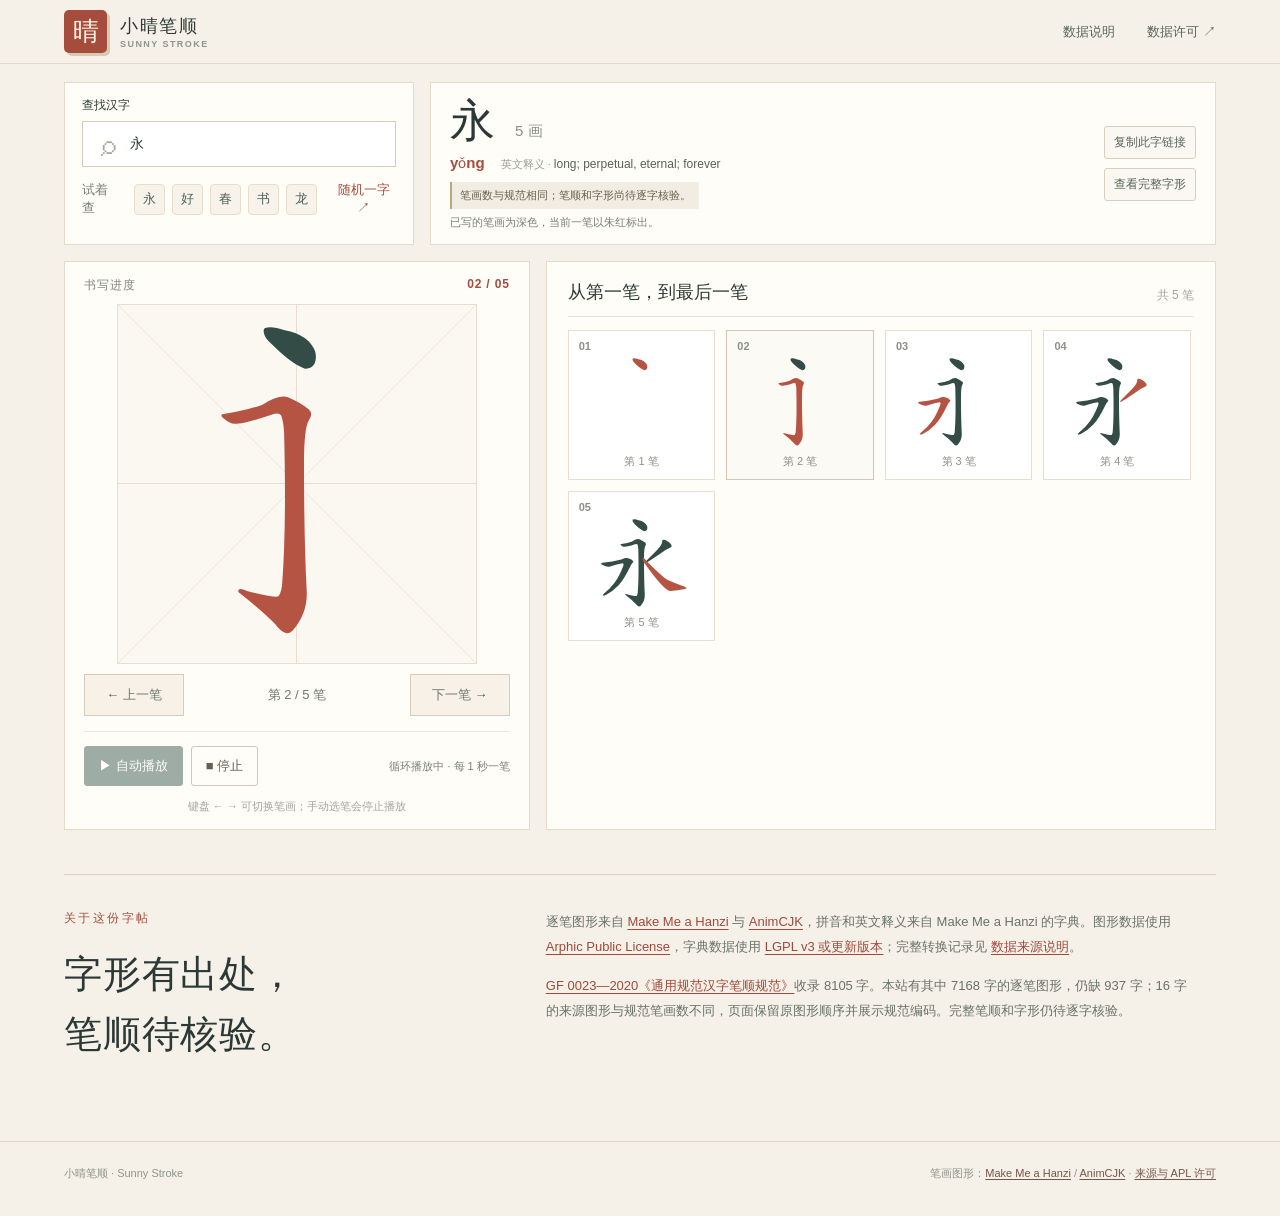
==== docs/index.html @ 45b9f970 "Release Sunny Stroke" ====
<!doctype html>
<html lang="zh-CN">
<head>
  <meta charset="utf-8">
  <meta name="viewport" content="width=device-width, initial-scale=1">
  <meta name="theme-color" content="#f6f1e8">
  <meta name="description" content="小晴笔顺 Sunny Stroke：检索汉字笔画，逐笔查看字形与书写顺序。">
  <title>小晴笔顺 · Sunny Stroke</title>
  <link rel="icon" href="data:image/svg+xml,%3Csvg xmlns='http://www.w3.org/2000/svg' viewBox='0 0 64 64'%3E%3Crect width='64' height='64' rx='13' fill='%232b3936'/%3E%3Ctext x='32' y='45' text-anchor='middle' font-size='42' fill='%23f9f3e9'%3E晴%3C/text%3E%3C/svg%3E">
  <link rel="stylesheet" href="./styles.css">
  <script src="./data/index.js" defer></script>
  <script src="./data/dictionary.js" defer></script>
  <script src="./data/audit-status.js" defer></script>
  <script src="./app.js" defer></script>
</head>
<body>
  <header class="masthead">
    <a class="brand" href="./" aria-label="小晴笔顺首页"><span class="brand-seal" aria-hidden="true">晴</span><span><strong>小晴笔顺</strong><small>SUNNY STROKE</small></span></a>
    <nav><a href="#about">数据说明</a><a href="./ARPHICPL.TXT" target="_blank" rel="noopener">数据许可 ↗</a></nav>
  </header>

  <main class="page">
    <h1 class="sr-only">小晴笔顺 · 汉字笔顺查询</h1>
    <div class="workspace-head">
    <section class="lookup" aria-label="汉字检索">
      <form id="search-form" role="search"><label for="query">查找汉字</label><div class="search-line"><span class="search-icon" aria-hidden="true">⌕</span><input id="query" type="search" autocomplete="off" enterkeyhint="search" placeholder="输入汉字，即时查看" maxlength="80"></div></form>
      <div class="quick-row"><span>试着查</span><div id="examples" class="chip-list"><button type="button" data-char="永">永</button><button type="button" data-char="好">好</button><button type="button" data-char="春">春</button><button type="button" data-char="书">书</button><button type="button" data-char="龙">龙</button></div><button id="random" class="random" type="button">随机一字 ↗</button></div>
      <div id="matches" class="matches" hidden><div class="matches-heading"><strong>选择一个字</strong><span id="matches-count"></span></div><div id="matches-list" class="matches-list"></div></div>
      <p id="search-message" class="search-message" role="status" aria-live="polite"></p>
    </section>
    <div id="selected-summary" class="selected-summary" hidden>
      <div class="viewer-heading"><div><h2 id="character-title"><span id="character">永</span><span id="stroke-count" class="stroke-count">5 画</span></h2><div class="dictionary-note"><span id="pinyin" class="pinyin"></span><span id="definition" class="definition"></span></div><p id="review-status" class="review-status"></p><div id="standard-code" class="standard-code" hidden><strong>规范笔顺序号</strong><span id="standard-digits"></span><small>1 横 · 2 竖 · 3 撇 · 4 点 · 5 折。序号表示笔形类别，具体字形请以规范原图为准。</small></div><p id="viewer-subtitle" class="viewer-subtitle">已写的笔画为深色，当前一笔以朱红标出。</p></div><div class="viewer-actions"><button id="copy-link" type="button">复制此字链接</button><button id="show-all" type="button">查看完整字形</button></div></div>
    </div>
    </div>

    <section id="viewer" class="viewer" aria-labelledby="character-title" data-mobile-view="stage" hidden>
      <div class="view-tabs" role="tablist" aria-label="笔画查看方式"><button id="tab-stage" type="button" role="tab" aria-controls="stage-panel" aria-selected="true">大字逐笔</button><button id="tab-sequence" type="button" role="tab" aria-controls="sequence-panel" aria-selected="false">全部步骤</button></div>
      <div class="viewer-grid"><div id="stage-panel" class="canvas-panel" data-view="stage" role="tabpanel" aria-labelledby="tab-stage"><div class="canvas-topline"><span>书写进度</span><span id="progress-text">01 / 05</span></div><div id="stage" class="stage" role="img"></div><div class="controls"><button id="previous" type="button" aria-label="上一笔">← <span>上一笔</span></button><span id="step-label" aria-live="polite"></span><button id="next" type="button" aria-label="下一笔"><span>下一笔</span> →</button></div><div class="playback"><button id="play" class="play-button" type="button" aria-label="从第一笔开始自动循环播放，每秒一笔">▶ 自动播放</button><button id="stop" class="stop-button" type="button" disabled>■ 停止</button><span id="playback-status" class="playback-status" role="status" aria-live="polite">每 1 秒一笔，末笔后循环</span></div><div class="keyboard-note">键盘 ← → 可切换笔画；手动选笔会停止播放</div></div><div id="sequence-panel" class="sequence-panel" data-view="sequence" role="tabpanel" aria-labelledby="tab-sequence"><div class="sequence-heading"><div><h3>从第一笔，到最后一笔</h3></div><span id="sequence-total"></span></div><div id="sequence" class="sequence"></div></div></div>
    </section>

    <section id="about" class="about"><div><p class="section-index">关于这份字帖</p><h2>字形有出处，<br>笔顺待核验。</h2></div><div class="about-copy"><p>逐笔图形来自 <a href="https://github.com/skishore/makemeahanzi" target="_blank" rel="noopener">Make Me a Hanzi</a> 与 <a href="https://github.com/parsimonhi/animCJK" target="_blank" rel="noopener">AnimCJK</a>，拼音和英文释义来自 Make Me a Hanzi 的字典。图形数据使用 <a href="./ARPHICPL.TXT">Arphic Public License</a>，字典数据使用 <a href="./LGPL.txt">LGPL v3 或更新版本</a>；完整转换记录见 <a href="./data-sources.html">数据来源说明</a>。</p><p><a href="https://www.moe.gov.cn/jyb_sjzl/ziliao/A19/202103/t20210318_520473.html" target="_blank" rel="noopener">GF 0023—2020《通用规范汉字笔顺规范》</a>收录 8105 字。本站有其中 7168 字的逐笔图形，仍缺 937 字；16 字的来源图形与规范笔画数不同，页面保留原图形顺序并展示规范编码。完整笔顺和字形仍待逐字核验。</p></div></section>
  </main>
  <footer><span>小晴笔顺 · Sunny Stroke</span><span>笔画图形：<a href="https://github.com/skishore/makemeahanzi" target="_blank" rel="noopener">Make Me a Hanzi</a> / <a href="https://github.com/parsimonhi/animCJK" target="_blank" rel="noopener">AnimCJK</a> · <a href="./data-sources.html">来源与 APL 许可</a></span></footer>
</body>
</html>
---- docs/styles.css ----
:root{font-family:-apple-system,BlinkMacSystemFont,"PingFang SC","Microsoft YaHei",sans-serif;color:#2b3936;background:#f6f1e8;font-synthesis:none}
*{box-sizing:border-box}html{scroll-behavior:smooth}body{margin:0;min-width:320px}button,input{font:inherit}button{cursor:pointer}a{color:inherit}button:focus-visible,input:focus-visible,a:focus-visible{outline:3px solid #b55f4d;outline-offset:3px}[hidden]{display:none!important}
.masthead{height:82px;max-width:1400px;margin:auto;padding:0 clamp(20px,5vw,72px);display:flex;align-items:center;justify-content:space-between;border-bottom:1px solid #e2dbce}.brand{display:flex;align-items:center;gap:13px;text-decoration:none}.brand-seal{width:43px;height:43px;display:grid;place-items:center;background:#a64c3d;border-radius:5px;color:#fff6e6;font-family:"Noto Serif SC","Songti SC",serif;font-size:26px;box-shadow:3px 3px 0 #d8c9b3}.brand strong{font-size:18px;letter-spacing:.09em}.brand small{display:block;margin-top:1px;color:#8e958e;font-size:9px;font-weight:700;letter-spacing:.16em}.masthead nav{display:flex;gap:32px;font-size:13px;color:#58645d}.masthead nav a{text-decoration:none}.masthead nav a:hover,.about a:hover{text-decoration:underline;color:#a64c3d}
.page{max-width:1290px;margin:auto;padding:0 clamp(20px,5vw,72px)}.hero{min-height:360px;display:flex;align-items:center;justify-content:space-between;gap:30px;padding:45px 0 35px}.hero-copy{position:relative;z-index:1}.kicker,.section-index{margin:0 0 18px;color:#a55140;font-size:12px;font-weight:800;letter-spacing:.2em}.hero h1,.about h2{margin:0;font-family:"Noto Serif SC","Songti SC","SimSun",serif;font-weight:600;letter-spacing:.02em}.hero h1{font-size:clamp(46px,5.6vw,76px);line-height:1.22}.hero h1 em{font-style:normal;color:#a64c3d}.hero-copy>p:last-child{margin:24px 0 0;color:#69736b;font-size:15px;line-height:1.8}.hero-decoration{width:260px;height:260px;flex:none;position:relative;display:grid;place-items:center;border:1px solid #dbd1c0;border-radius:50%;background:radial-gradient(circle at center,#f8f4ec 0 58%,transparent 59%);color:#c5b9a4}.hero-decoration:before,.hero-decoration:after{content:"";position:absolute;background:#e3d9cb}.hero-decoration:before{width:1px;height:100%}.hero-decoration:after{height:1px;width:100%}.hero-decoration span{position:relative;z-index:1;font-family:"Noto Serif SC","Songti SC",serif;font-size:156px;line-height:1;color:#b7a78f;opacity:.65}.hero-decoration i{position:absolute;right:-32px;bottom:14px;writing-mode:vertical-rl;font-size:12px;font-style:normal;letter-spacing:.2em;color:#a89982}
.lookup{padding:23px 27px 18px;background:#fffdf8;border:1px solid #e5dbca;box-shadow:0 13px 30px #6854440b}.lookup label{display:block;margin-bottom:12px;font-size:14px;font-weight:700}.search-line{display:flex;align-items:center;gap:12px;height:60px;border:1px solid #d7cbbc;background:#fff}.search-icon{padding-left:18px;font-size:29px;color:#a2a99d;line-height:1}.search-line input{min-width:0;flex:1;height:100%;border:0;outline:0;background:transparent;font-size:16px;color:#2b3936}.search-line input:focus-visible{outline:0}.search-line:focus-within{outline:2px solid #ba796a;outline-offset:1px}.search-line>button{align-self:stretch;min-width:143px;border:0;background:#a64c3d;color:#fff9f1;font-weight:700}.search-line>button:hover{background:#8e3e31}.search-line>button span{margin-left:7px}.quick-row{display:flex;align-items:center;gap:15px;margin-top:15px;font-size:13px;color:#788078}.chip-list{display:flex;gap:7px}.chip-list button{width:31px;height:31px;border:1px solid #e7ddcd;background:#f7f3ea;color:#516158;border-radius:4px}.chip-list button:hover{border-color:#a64c3d;color:#a64c3d}.random{margin-left:auto;padding:5px 0;border:0;background:transparent;color:#a64c3d;font-size:13px}.matches{margin-top:18px;padding-top:16px;border-top:1px solid #eee7dd}.matches-heading{display:flex;align-items:baseline;gap:10px;margin-bottom:12px;font-size:13px}.matches-heading span{color:#899187}.matches-list{display:flex;flex-wrap:wrap;gap:8px}.match-char{width:42px;height:42px;border:1px solid #ddd3c5;background:#fff;color:#34423d;font-size:24px}.match-char:hover{background:#a64c3d;color:#fff}.match-char:disabled{opacity:.4;cursor:default}.search-message{min-height:0;margin:12px 0 0;color:#a64c3d;font-size:13px}.search-message:empty{display:none}
.viewer{margin-top:61px}.viewer-heading{display:flex;align-items:end;justify-content:space-between;gap:20px;margin-bottom:23px}.viewer-heading .section-index{margin-bottom:10px}.viewer-heading h2{display:flex;align-items:baseline;gap:20px;margin:0;font-family:"Noto Serif SC","Songti SC",serif;font-size:62px;font-weight:600;line-height:1.1}.stroke-count{font-family:-apple-system,BlinkMacSystemFont,"PingFang SC",sans-serif;font-size:15px;font-weight:500;color:#899086}.viewer-subtitle{margin:12px 0 0;color:#758076;font-size:13px}.viewer-actions{display:flex;gap:9px}.viewer-actions button{min-height:37px;padding:7px 12px;border:1px solid #d9cdbd;background:#fbf8f2;color:#56645b;border-radius:3px;font-size:12px}.viewer-actions button:hover{border-color:#a64c3d;color:#a64c3d}.viewer-grid{display:grid;grid-template-columns:minmax(310px,.84fr) minmax(0,1.16fr);gap:22px}.canvas-panel,.sequence-panel{background:#fffdf8;border:1px solid #e5dbca}.canvas-panel{padding:18px 23px 18px}.canvas-topline{display:flex;justify-content:space-between;color:#7f887d;font-size:12px;font-weight:700;letter-spacing:.07em}.canvas-topline span:last-child{font-variant-numeric:tabular-nums;color:#a64c3d}.stage{width:min(100%,390px);aspect-ratio:1;margin:15px auto 12px;position:relative;background:linear-gradient(to right,transparent calc(50% - .5px),#e8ddd0 calc(50% - .5px),#e8ddd0 calc(50% + .5px),transparent calc(50% + .5px)),linear-gradient(to bottom,transparent calc(50% - .5px),#e8ddd0 calc(50% - .5px),#e8ddd0 calc(50% + .5px),transparent calc(50% + .5px)),#fbf8f2;border:1px solid #e8ddd0}.stage:before,.stage:after{position:absolute;content:"";inset:0;pointer-events:none}.stage:before{background:linear-gradient(45deg,transparent calc(50% - .5px),#eee6da calc(50% - .5px),#eee6da calc(50% + .5px),transparent calc(50% + .5px))}.stage:after{background:linear-gradient(-45deg,transparent calc(50% - .5px),#eee6da calc(50% - .5px),#eee6da calc(50% + .5px),transparent calc(50% + .5px))}.stage-glyph{position:relative;z-index:1;display:block;width:100%;height:100%}.stroke-current{fill:#b55443}.stroke-done{fill:#344c46}.controls{display:flex;align-items:center;justify-content:space-between;gap:8px}.controls button{min-width:100px;min-height:42px;border:1px solid #d8cbbc;background:#f7f1e8;color:#4b6158;font-size:13px}.controls button:hover:not(:disabled){border-color:#a64c3d;color:#a64c3d}.controls button:disabled{opacity:.4;cursor:default}.controls span{font-size:13px;white-space:nowrap;color:#6e786e}.keyboard-note{text-align:center;margin-top:13px;color:#a2a69b;font-size:11px}.sequence-panel{padding:25px 27px}.sequence-heading{display:flex;justify-content:space-between;align-items:end;gap:12px;padding-bottom:18px;border-bottom:1px solid #eae2d6}.sequence-heading .section-index{margin-bottom:6px}.sequence-heading h3{margin:0;font-family:"Noto Serif SC","Songti SC",serif;font-size:20px;font-weight:600}.sequence-heading>span{color:#a1a79d;font-size:12px;white-space:nowrap}.sequence{max-height:510px;overflow:auto;display:grid;grid-template-columns:repeat(4,minmax(0,1fr));align-content:start;gap:11px;padding:19px 3px 3px 0}.step-card{min-width:0;display:grid;justify-items:center;padding:9px 5px 10px;border:1px solid #e7ded1;background:#fff;color:#8b9289}.step-card:hover{border-color:#b15e4f}.step-card[aria-current=step]{border-color:#a64c3d;background:#fff8ef;box-shadow:inset 0 0 0 1px #a64c3d}.step-number{justify-self:start;margin-left:5px;font-size:11px;font-weight:700;font-variant-numeric:tabular-nums}.small-glyph{width:100%;max-width:102px;aspect-ratio:1}.step-caption{font-size:11px}
.about{display:grid;grid-template-columns:.8fr 1.2fr;gap:35px;margin:76px 0 70px;padding:35px 0;border-top:1px solid #dcd2c4}.about h2{font-size:clamp(26px,3vw,40px);line-height:1.55}.about-copy{max-width:650px;color:#687269;font-size:13px;line-height:1.9}.about-copy p{margin:0 0 15px}.about a{color:#9f493b;text-underline-offset:3px}.about code{font-size:12px;color:#53655b}footer{max-width:1400px;margin:auto;padding:24px clamp(20px,5vw,72px) 35px;border-top:1px solid #e0d5c7;display:flex;justify-content:space-between;gap:20px;color:#8d958a;font-size:11px}
@media(max-width:850px){.hero{min-height:300px}.hero-decoration{width:190px;height:190px}.hero-decoration span{font-size:110px}.viewer-grid{grid-template-columns:1fr}.sequence{max-height:none;grid-template-columns:repeat(5,minmax(0,1fr))}.canvas-panel{display:grid;grid-template-columns:1fr;justify-items:stretch}.stage{max-width:380px}}
@media(max-width:600px){.masthead{height:69px}.masthead nav{gap:13px;font-size:11px}.brand-seal{width:36px;height:36px;font-size:23px}.brand strong{font-size:15px}.brand small{font-size:7px}.hero{min-height:275px;padding:36px 0 24px}.hero-decoration{position:absolute;right:-45px;top:98px;width:170px;height:170px;opacity:.45}.hero-decoration i{display:none}.hero-copy>p:last-child{max-width:290px;font-size:13px}.lookup{padding:18px}.search-line{height:53px}.search-line input{font-size:14px}.search-line>button{min-width:94px;font-size:12px}.search-line>button span{display:none}.quick-row{gap:7px}.chip-list{gap:4px}.random{font-size:11px}.viewer{margin-top:42px}.viewer-heading{display:block}.viewer-heading h2{font-size:54px}.viewer-actions{margin-top:16px}.viewer-grid{gap:12px}.sequence-panel{padding:18px}.sequence{grid-template-columns:repeat(4,minmax(0,1fr));gap:6px}.step-card{padding:6px 2px}.about{grid-template-columns:1fr;gap:15px;margin:53px 0 35px}.about h2{font-size:29px}footer{display:block}footer span{display:block;margin-bottom:8px}}
@media(max-width:390px){.masthead nav a:first-child{display:none}.controls button{min-width:77px}.controls button span{display:none}}
.hero{position:relative;overflow:hidden}
.dictionary-note{display:flex;align-items:baseline;flex-wrap:wrap;gap:8px 16px;max-width:650px;margin-top:12px;line-height:1.6}.pinyin{font-size:17px;color:#a64c3d;font-weight:700}.definition{font-size:14px;color:#55635b}.definition:before{content:"英文释义 · ";font-size:11px;color:#969f95}.viewer-subtitle{margin-top:13px}
.review-status{display:inline-block;max-width:650px;margin:13px 0 0;padding:7px 10px;background:#f2ede3;color:#695f4b;border-left:2px solid #b9a77d;font-size:12px;line-height:1.6}.review-status[data-mismatch="true"]{background:#fff0e9;color:#9e3f32;border-left-color:#b55443}
.standard-code{max-width:650px;margin-top:12px;padding:12px 15px;background:#fff8ed;border:1px solid #e8cfaa;border-radius:3px}.standard-code strong{display:block;margin-bottom:6px;font-size:12px;color:#7b4e27}.standard-code span{display:block;color:#3d5249;font-size:17px;font-weight:700;letter-spacing:.12em;line-height:1.6;overflow-wrap:anywhere;font-variant-numeric:tabular-nums}.standard-code small{display:block;margin-top:7px;color:#7c8075;font-size:11px;line-height:1.6}
.playback{display:flex;align-items:center;flex-wrap:wrap;gap:8px;margin-top:15px;padding-top:14px;border-top:1px solid #eee6da}.playback button{min-height:40px;border-radius:3px;padding:7px 14px;font-size:13px;font-weight:700}.play-button{border:1px solid #34574c;background:#34574c;color:#fff}.play-button:hover:not(:disabled){background:#29463d}.stop-button{border:1px solid #d3c6b7;background:#fffdf8;color:#665e55}.stop-button:hover:not(:disabled){border-color:#a64c3d;color:#a64c3d}.playback button:disabled{opacity:.48;cursor:default}.playback-status{margin-left:auto;color:#788178;font-size:11px;line-height:1.5;text-align:right}@media(max-width:600px){.playback-status{flex-basis:100%;margin-left:0;text-align:left}}
.sr-only{position:absolute;width:1px;height:1px;padding:0;margin:-1px;overflow:hidden;clip:rect(0,0,0,0);white-space:nowrap;border:0}
.masthead{height:64px}.page{padding-top:18px}.workspace-head{display:grid;grid-template-columns:minmax(260px,350px) minmax(0,1fr);gap:16px;align-items:stretch}.lookup{padding:14px 17px;box-shadow:none}.lookup label{margin-bottom:7px;font-size:12px}.search-line{height:46px}.search-line input{font-size:14px}.search-line>button{min-width:86px;padding:0 10px;font-size:12px}.quick-row{margin-top:9px}.selected-summary{min-width:0;padding:14px 19px;background:#fffdf8;border:1px solid #e5dbca}.selected-summary .viewer-heading{margin:0;align-items:center}.selected-summary .viewer-heading h2{font-size:45px}.selected-summary .viewer-subtitle{margin-top:6px;font-size:11px}.selected-summary .dictionary-note{margin-top:4px}.selected-summary .pinyin{font-size:15px}.selected-summary .definition{font-size:12px}.selected-summary .review-status{margin-top:7px;padding:5px 8px;font-size:11px}.selected-summary .viewer-actions{flex-direction:column}.selected-summary .viewer-actions button{min-height:33px;padding:5px 9px;white-space:nowrap}.selected-summary .standard-code{margin-top:7px;padding:7px 9px}.viewer{margin-top:16px}.viewer-grid{grid-template-columns:minmax(290px,.82fr) minmax(0,1.18fr);gap:16px}.canvas-panel{padding:15px 19px}.stage{width:min(100%,40dvh,390px);margin:10px auto}.sequence-panel{padding:18px 21px}.sequence-heading{padding-bottom:12px}.sequence-heading h3{font-size:18px}.sequence{max-height:min(54dvh,490px);padding-top:13px}.view-tabs{display:none}.about{margin:44px 0 42px}
@media(max-width:760px){.masthead{height:64px}.page{padding-top:11px}.workspace-head{grid-template-columns:1fr;gap:9px}.lookup{padding:11px 13px}.selected-summary{padding:12px 15px}.selected-summary .viewer-heading{align-items:start}.selected-summary .viewer-heading h2{font-size:40px}.selected-summary .viewer-actions{flex-direction:row;flex-wrap:wrap}.selected-summary .viewer-actions button{font-size:11px}.viewer{margin-top:10px}.view-tabs{display:flex;gap:4px;margin-bottom:9px;padding:3px;background:#e9e0d4;border-radius:5px}.view-tabs button{flex:1;min-height:38px;border:0;border-radius:3px;background:transparent;color:#6f786e;font-size:13px;font-weight:700}.view-tabs button[aria-selected="true"]{background:#fffdf8;color:#344f47;box-shadow:0 1px 4px #00000014}.viewer-grid{display:block}.viewer[data-mobile-view="stage"] [data-view="sequence"],.viewer[data-mobile-view="sequence"] [data-view="stage"]{display:none}.stage{width:min(78vw,42dvh,350px)}.sequence-panel{max-height:calc(100dvh - 270px);overflow:hidden}.sequence{max-height:calc(100dvh - 345px);overflow:auto}}
@media(min-width:761px) and (max-height:700px){.page{padding-top:10px}.lookup{padding:10px 14px}.quick-row{margin-top:5px}.selected-summary{padding:10px 14px}.viewer{margin-top:8px}.canvas-panel{padding:10px 14px}.stage{width:min(100%,34dvh,310px);margin:6px auto}.playback{margin-top:8px;padding-top:8px}.keyboard-note{display:none}.sequence{max-height:45dvh}}
@keyframes stroke-appear{from{opacity:0}to{opacity:1}}@keyframes loop-reset{from{opacity:0}to{opacity:1}}.stroke-fade-in{animation:stroke-appear .78s ease-out both}.stage-glyph.is-loop-reset{animation:loop-reset .25s ease-out both}.step-card{transition:background-color .5s ease,border-color .5s ease}.step-card[aria-current=step]{border-color:#d2c6b7;background:#fcfaf5;box-shadow:none}@media(prefers-reduced-motion:reduce){.stroke-fade-in,.stage-glyph.is-loop-reset{animation:none}.step-card{transition:none}}
footer a{color:#755648;text-decoration:underline;text-underline-offset:2px}footer a:hover{color:#a64c3d}
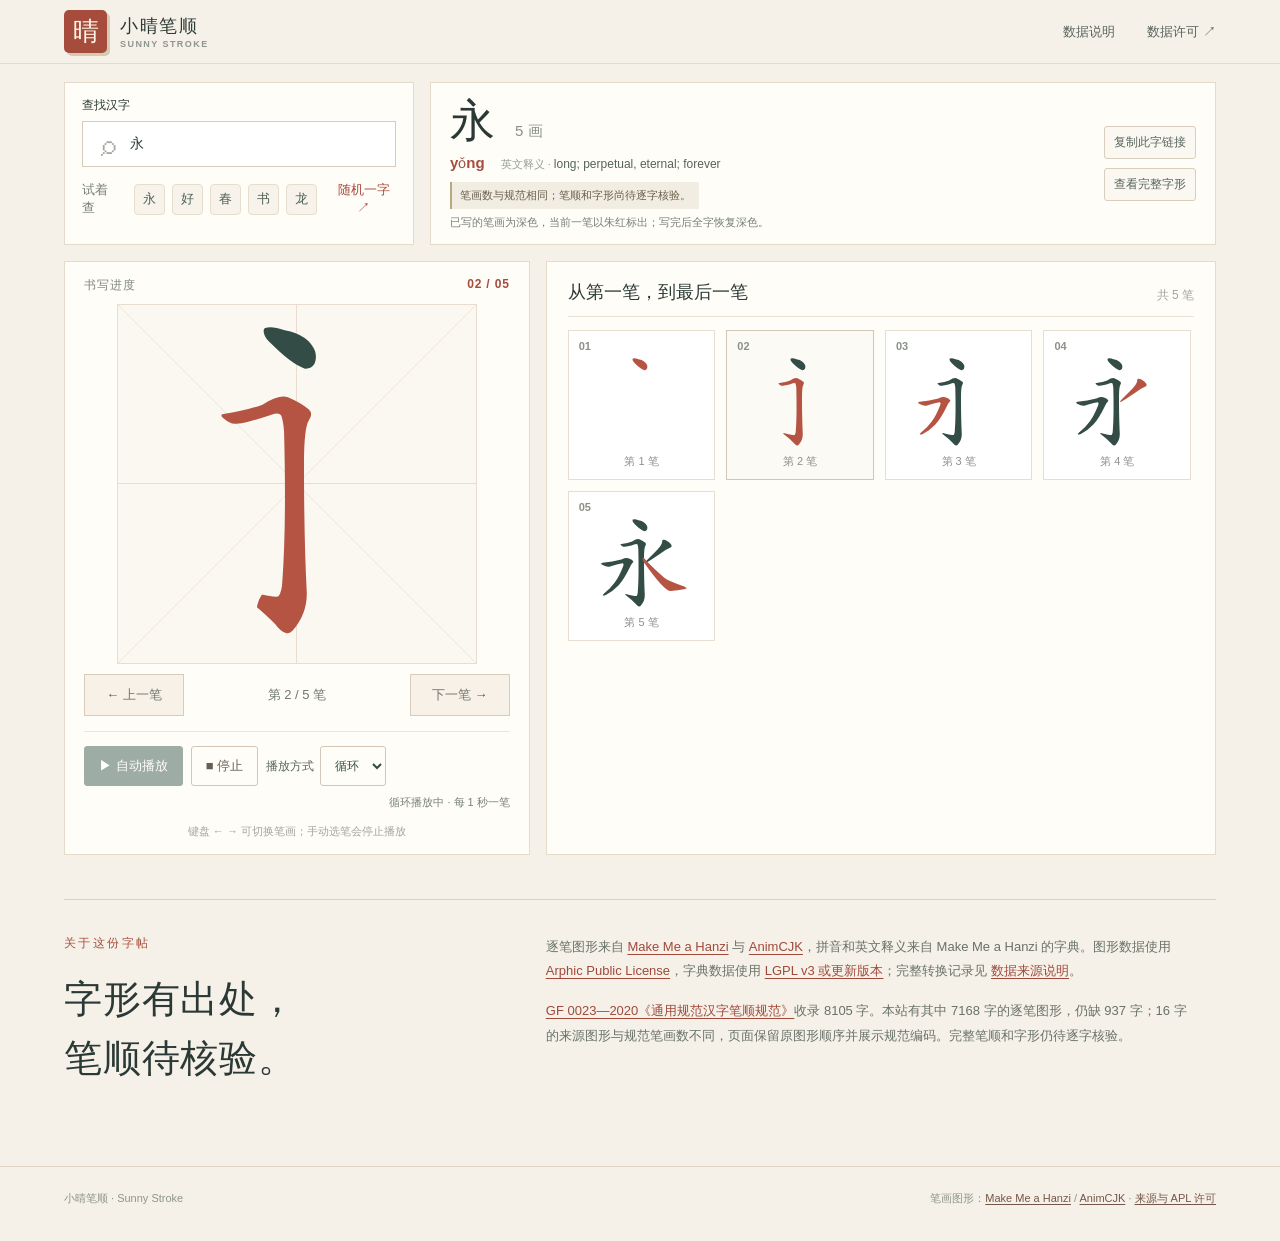
==== commit 36f7152a: "Fix completed glyph colors and add playback modes" ====
--- a/docs/index.html
+++ b/docs/index.html
@@ -29,13 +29,13 @@
       <p id="search-message" class="search-message" role="status" aria-live="polite"></p>
     </section>
     <div id="selected-summary" class="selected-summary" hidden>
-      <div class="viewer-heading"><div><h2 id="character-title"><span id="character">永</span><span id="stroke-count" class="stroke-count">5 画</span></h2><div class="dictionary-note"><span id="pinyin" class="pinyin"></span><span id="definition" class="definition"></span></div><p id="review-status" class="review-status"></p><div id="standard-code" class="standard-code" hidden><strong>规范笔顺序号</strong><span id="standard-digits"></span><small>1 横 · 2 竖 · 3 撇 · 4 点 · 5 折。序号表示笔形类别，具体字形请以规范原图为准。</small></div><p id="viewer-subtitle" class="viewer-subtitle">已写的笔画为深色，当前一笔以朱红标出。</p></div><div class="viewer-actions"><button id="copy-link" type="button">复制此字链接</button><button id="show-all" type="button">查看完整字形</button></div></div>
+      <div class="viewer-heading"><div><h2 id="character-title"><span id="character">永</span><span id="stroke-count" class="stroke-count">5 画</span></h2><div class="dictionary-note"><span id="pinyin" class="pinyin"></span><span id="definition" class="definition"></span></div><p id="review-status" class="review-status"></p><div id="standard-code" class="standard-code" hidden><strong>规范笔顺序号</strong><span id="standard-digits"></span><small>1 横 · 2 竖 · 3 撇 · 4 点 · 5 折。序号表示笔形类别，具体字形请以规范原图为准。</small></div><p id="viewer-subtitle" class="viewer-subtitle">已写的笔画为深色，当前一笔以朱红标出；写完后全字恢复深色。</p></div><div class="viewer-actions"><button id="copy-link" type="button">复制此字链接</button><button id="show-all" type="button">查看完整字形</button></div></div>
     </div>
     </div>
 
     <section id="viewer" class="viewer" aria-labelledby="character-title" data-mobile-view="stage" hidden>
       <div class="view-tabs" role="tablist" aria-label="笔画查看方式"><button id="tab-stage" type="button" role="tab" aria-controls="stage-panel" aria-selected="true">大字逐笔</button><button id="tab-sequence" type="button" role="tab" aria-controls="sequence-panel" aria-selected="false">全部步骤</button></div>
-      <div class="viewer-grid"><div id="stage-panel" class="canvas-panel" data-view="stage" role="tabpanel" aria-labelledby="tab-stage"><div class="canvas-topline"><span>书写进度</span><span id="progress-text">01 / 05</span></div><div id="stage" class="stage" role="img"></div><div class="controls"><button id="previous" type="button" aria-label="上一笔">← <span>上一笔</span></button><span id="step-label" aria-live="polite"></span><button id="next" type="button" aria-label="下一笔"><span>下一笔</span> →</button></div><div class="playback"><button id="play" class="play-button" type="button" aria-label="从第一笔开始自动循环播放，每秒一笔">▶ 自动播放</button><button id="stop" class="stop-button" type="button" disabled>■ 停止</button><span id="playback-status" class="playback-status" role="status" aria-live="polite">每 1 秒一笔，末笔后循环</span></div><div class="keyboard-note">键盘 ← → 可切换笔画；手动选笔会停止播放</div></div><div id="sequence-panel" class="sequence-panel" data-view="sequence" role="tabpanel" aria-labelledby="tab-sequence"><div class="sequence-heading"><div><h3>从第一笔，到最后一笔</h3></div><span id="sequence-total"></span></div><div id="sequence" class="sequence"></div></div></div>
+      <div class="viewer-grid"><div id="stage-panel" class="canvas-panel" data-view="stage" role="tabpanel" aria-labelledby="tab-stage"><div class="canvas-topline"><span>书写进度</span><span id="progress-text">01 / 05</span></div><div id="stage" class="stage" role="img"></div><div class="controls"><button id="previous" type="button" aria-label="上一笔">← <span>上一笔</span></button><span id="step-label" aria-live="polite"></span><button id="next" type="button" aria-label="下一笔"><span>下一笔</span> →</button></div><div class="playback"><button id="play" class="play-button" type="button" aria-label="从第一笔开始自动循环播放，每秒一笔">▶ 自动播放</button><button id="stop" class="stop-button" type="button" disabled>■ 停止</button><label class="playback-mode" for="playback-mode">播放方式<select id="playback-mode"><option value="loop">循环</option><option value="once">单次</option></select></label><span id="playback-status" class="playback-status" role="status" aria-live="polite">每 1 秒一笔，写完后停留 1.6 秒再循环</span></div><div class="keyboard-note">键盘 ← → 可切换笔画；手动选笔会停止播放</div></div><div id="sequence-panel" class="sequence-panel" data-view="sequence" role="tabpanel" aria-labelledby="tab-sequence"><div class="sequence-heading"><div><h3>从第一笔，到最后一笔</h3></div><span id="sequence-total"></span></div><div id="sequence" class="sequence"></div></div></div>
     </section>
 
     <section id="about" class="about"><div><p class="section-index">关于这份字帖</p><h2>字形有出处，<br>笔顺待核验。</h2></div><div class="about-copy"><p>逐笔图形来自 <a href="https://github.com/skishore/makemeahanzi" target="_blank" rel="noopener">Make Me a Hanzi</a> 与 <a href="https://github.com/parsimonhi/animCJK" target="_blank" rel="noopener">AnimCJK</a>，拼音和英文释义来自 Make Me a Hanzi 的字典。图形数据使用 <a href="./ARPHICPL.TXT">Arphic Public License</a>，字典数据使用 <a href="./LGPL.txt">LGPL v3 或更新版本</a>；完整转换记录见 <a href="./data-sources.html">数据来源说明</a>。</p><p><a href="https://www.moe.gov.cn/jyb_sjzl/ziliao/A19/202103/t20210318_520473.html" target="_blank" rel="noopener">GF 0023—2020《通用规范汉字笔顺规范》</a>收录 8105 字。本站有其中 7168 字的逐笔图形，仍缺 937 字；16 字的来源图形与规范笔画数不同，页面保留原图形顺序并展示规范编码。完整笔顺和字形仍待逐字核验。</p></div></section>
--- a/docs/styles.css
+++ b/docs/styles.css
@@ -12,7 +12,7 @@
 .dictionary-note{display:flex;align-items:baseline;flex-wrap:wrap;gap:8px 16px;max-width:650px;margin-top:12px;line-height:1.6}.pinyin{font-size:17px;color:#a64c3d;font-weight:700}.definition{font-size:14px;color:#55635b}.definition:before{content:"英文释义 · ";font-size:11px;color:#969f95}.viewer-subtitle{margin-top:13px}
 .review-status{display:inline-block;max-width:650px;margin:13px 0 0;padding:7px 10px;background:#f2ede3;color:#695f4b;border-left:2px solid #b9a77d;font-size:12px;line-height:1.6}.review-status[data-mismatch="true"]{background:#fff0e9;color:#9e3f32;border-left-color:#b55443}
 .standard-code{max-width:650px;margin-top:12px;padding:12px 15px;background:#fff8ed;border:1px solid #e8cfaa;border-radius:3px}.standard-code strong{display:block;margin-bottom:6px;font-size:12px;color:#7b4e27}.standard-code span{display:block;color:#3d5249;font-size:17px;font-weight:700;letter-spacing:.12em;line-height:1.6;overflow-wrap:anywhere;font-variant-numeric:tabular-nums}.standard-code small{display:block;margin-top:7px;color:#7c8075;font-size:11px;line-height:1.6}
-.playback{display:flex;align-items:center;flex-wrap:wrap;gap:8px;margin-top:15px;padding-top:14px;border-top:1px solid #eee6da}.playback button{min-height:40px;border-radius:3px;padding:7px 14px;font-size:13px;font-weight:700}.play-button{border:1px solid #34574c;background:#34574c;color:#fff}.play-button:hover:not(:disabled){background:#29463d}.stop-button{border:1px solid #d3c6b7;background:#fffdf8;color:#665e55}.stop-button:hover:not(:disabled){border-color:#a64c3d;color:#a64c3d}.playback button:disabled{opacity:.48;cursor:default}.playback-status{margin-left:auto;color:#788178;font-size:11px;line-height:1.5;text-align:right}@media(max-width:600px){.playback-status{flex-basis:100%;margin-left:0;text-align:left}}
+.playback{display:flex;align-items:center;flex-wrap:wrap;gap:8px;margin-top:15px;padding-top:14px;border-top:1px solid #eee6da}.playback button{min-height:40px;border-radius:3px;padding:7px 14px;font-size:13px;font-weight:700}.play-button{border:1px solid #34574c;background:#34574c;color:#fff}.play-button:hover:not(:disabled){background:#29463d}.stop-button{border:1px solid #d3c6b7;background:#fffdf8;color:#665e55}.stop-button:hover:not(:disabled){border-color:#a64c3d;color:#a64c3d}.playback button:disabled{opacity:.48;cursor:default}.playback-mode{display:flex;align-items:center;gap:6px;color:#56645b;font-size:12px}.playback-mode select{min-height:40px;padding:7px 10px;border:1px solid #d3c6b7;border-radius:3px;background:#fffdf8;color:#344c46;font:inherit}.playback-mode select:focus-visible{outline:3px solid #b55f4d;outline-offset:3px}.playback-mode select:disabled{opacity:.48;cursor:default}.playback-status{margin-left:auto;color:#788178;font-size:11px;line-height:1.5;text-align:right}@media(max-width:600px){.playback-status{flex-basis:100%;margin-left:0;text-align:left}}
 .sr-only{position:absolute;width:1px;height:1px;padding:0;margin:-1px;overflow:hidden;clip:rect(0,0,0,0);white-space:nowrap;border:0}
 .masthead{height:64px}.page{padding-top:18px}.workspace-head{display:grid;grid-template-columns:minmax(260px,350px) minmax(0,1fr);gap:16px;align-items:stretch}.lookup{padding:14px 17px;box-shadow:none}.lookup label{margin-bottom:7px;font-size:12px}.search-line{height:46px}.search-line input{font-size:14px}.search-line>button{min-width:86px;padding:0 10px;font-size:12px}.quick-row{margin-top:9px}.selected-summary{min-width:0;padding:14px 19px;background:#fffdf8;border:1px solid #e5dbca}.selected-summary .viewer-heading{margin:0;align-items:center}.selected-summary .viewer-heading h2{font-size:45px}.selected-summary .viewer-subtitle{margin-top:6px;font-size:11px}.selected-summary .dictionary-note{margin-top:4px}.selected-summary .pinyin{font-size:15px}.selected-summary .definition{font-size:12px}.selected-summary .review-status{margin-top:7px;padding:5px 8px;font-size:11px}.selected-summary .viewer-actions{flex-direction:column}.selected-summary .viewer-actions button{min-height:33px;padding:5px 9px;white-space:nowrap}.selected-summary .standard-code{margin-top:7px;padding:7px 9px}.viewer{margin-top:16px}.viewer-grid{grid-template-columns:minmax(290px,.82fr) minmax(0,1.18fr);gap:16px}.canvas-panel{padding:15px 19px}.stage{width:min(100%,40dvh,390px);margin:10px auto}.sequence-panel{padding:18px 21px}.sequence-heading{padding-bottom:12px}.sequence-heading h3{font-size:18px}.sequence{max-height:min(54dvh,490px);padding-top:13px}.view-tabs{display:none}.about{margin:44px 0 42px}
 @media(max-width:760px){.masthead{height:64px}.page{padding-top:11px}.workspace-head{grid-template-columns:1fr;gap:9px}.lookup{padding:11px 13px}.selected-summary{padding:12px 15px}.selected-summary .viewer-heading{align-items:start}.selected-summary .viewer-heading h2{font-size:40px}.selected-summary .viewer-actions{flex-direction:row;flex-wrap:wrap}.selected-summary .viewer-actions button{font-size:11px}.viewer{margin-top:10px}.view-tabs{display:flex;gap:4px;margin-bottom:9px;padding:3px;background:#e9e0d4;border-radius:5px}.view-tabs button{flex:1;min-height:38px;border:0;border-radius:3px;background:transparent;color:#6f786e;font-size:13px;font-weight:700}.view-tabs button[aria-selected="true"]{background:#fffdf8;color:#344f47;box-shadow:0 1px 4px #00000014}.viewer-grid{display:block}.viewer[data-mobile-view="stage"] [data-view="sequence"],.viewer[data-mobile-view="sequence"] [data-view="stage"]{display:none}.stage{width:min(78vw,42dvh,350px)}.sequence-panel{max-height:calc(100dvh - 270px);overflow:hidden}.sequence{max-height:calc(100dvh - 345px);overflow:auto}}
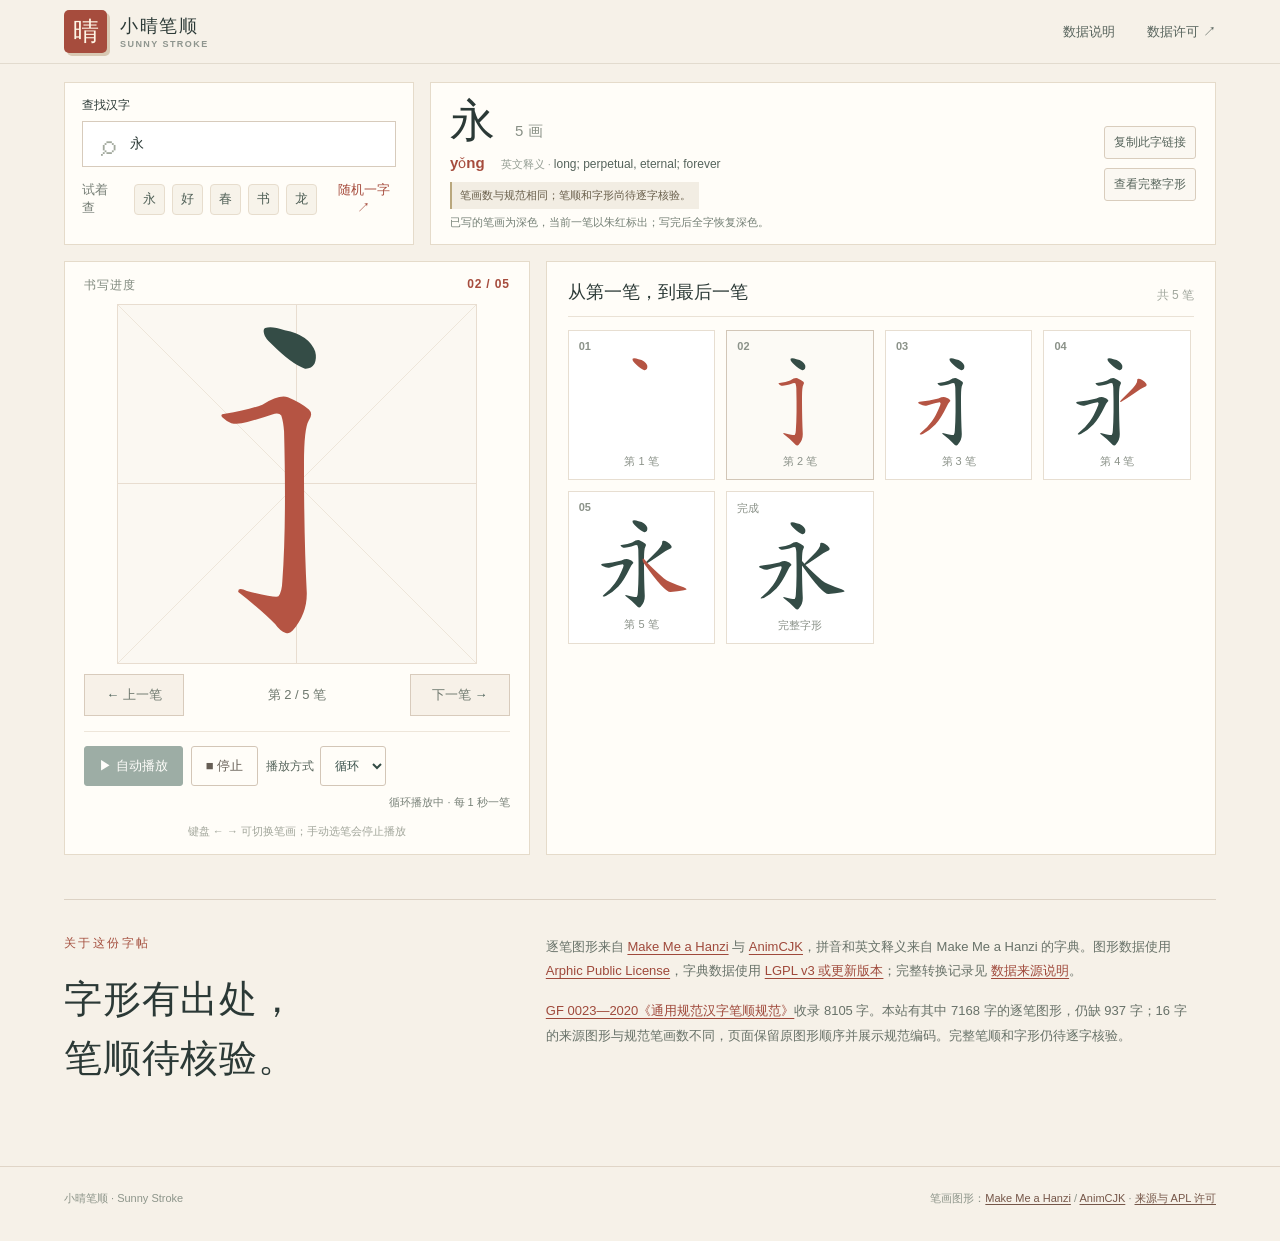
==== commit d0aa65be: "Add normal-color complete glyph card to stroke sequence" ====
--- a/docs/index.html
+++ b/docs/index.html
@@ -11,7 +11,7 @@
   <script src="./data/index.js" defer></script>
   <script src="./data/dictionary.js" defer></script>
   <script src="./data/audit-status.js" defer></script>
-  <script src="./app.js" defer></script>
+  <script src="./app.js?v=20261114-complete-glyph" defer></script>
 </head>
 <body>
   <header class="masthead">
